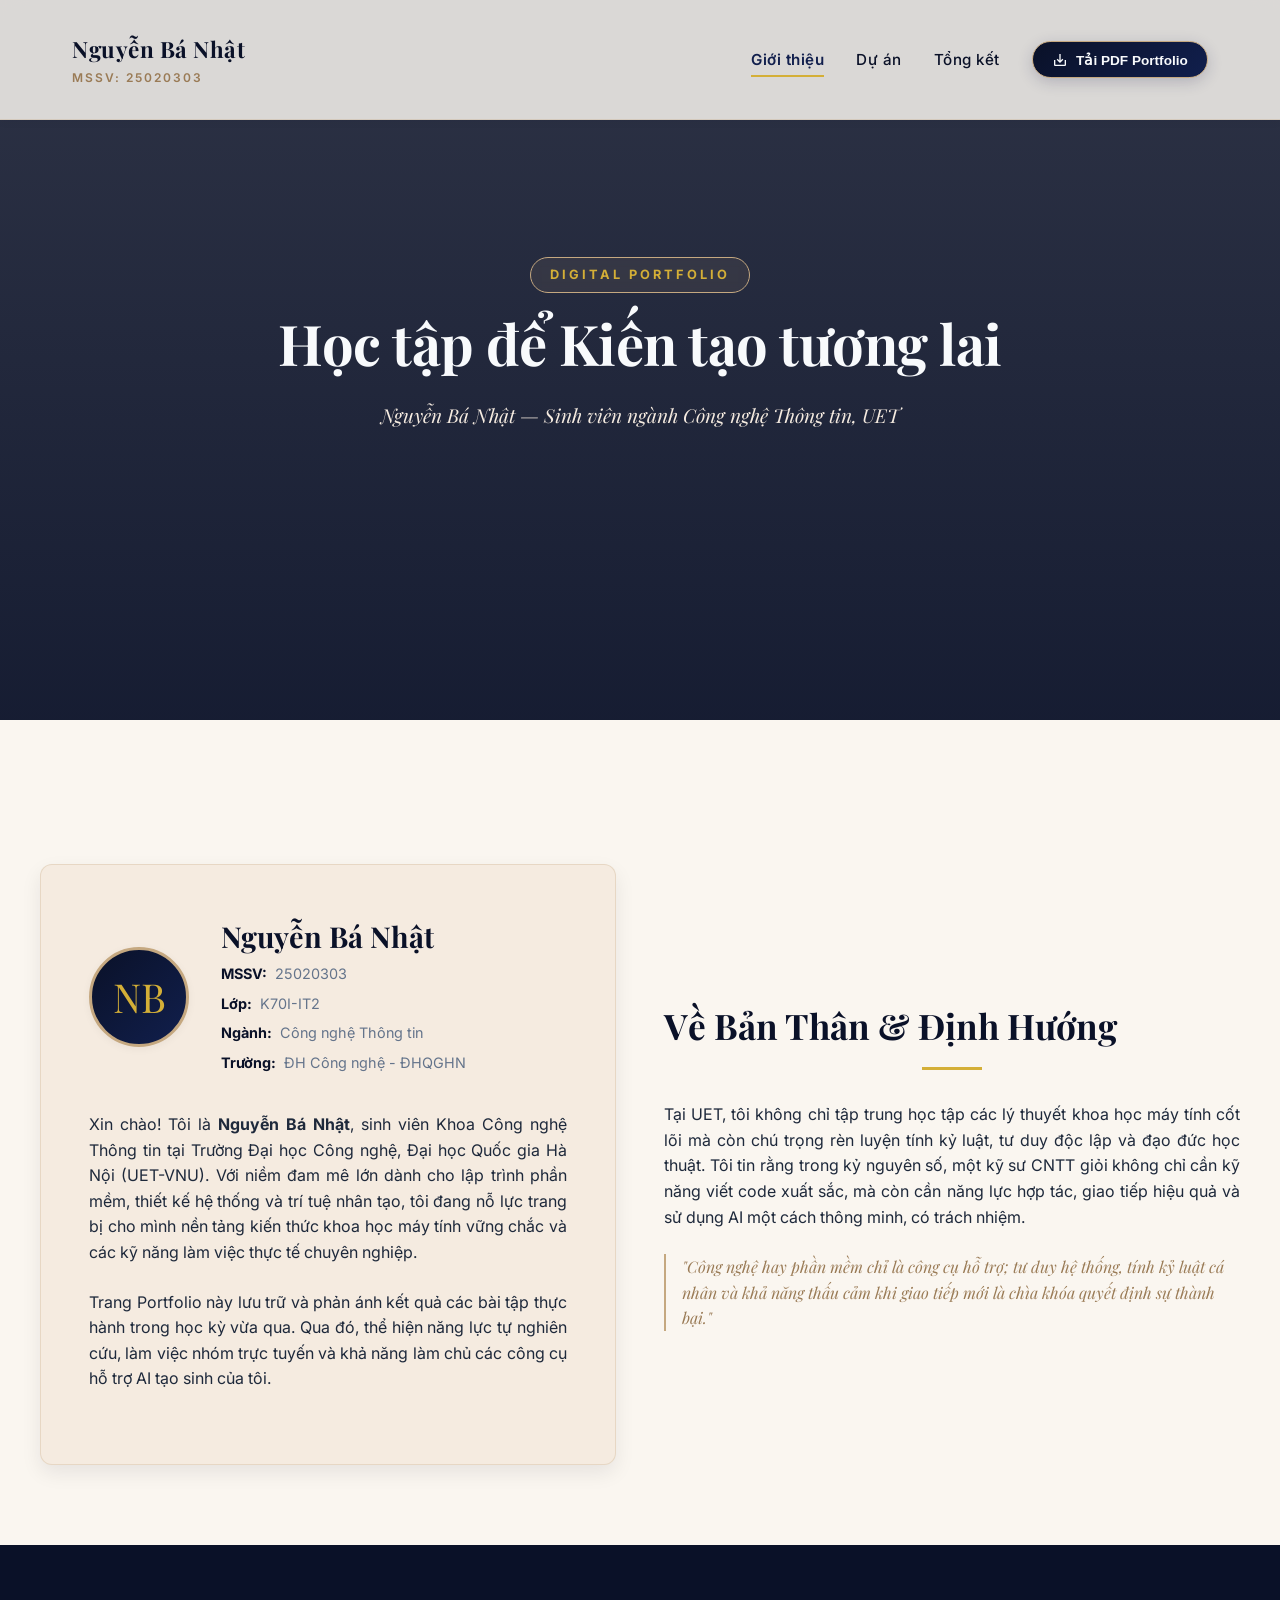
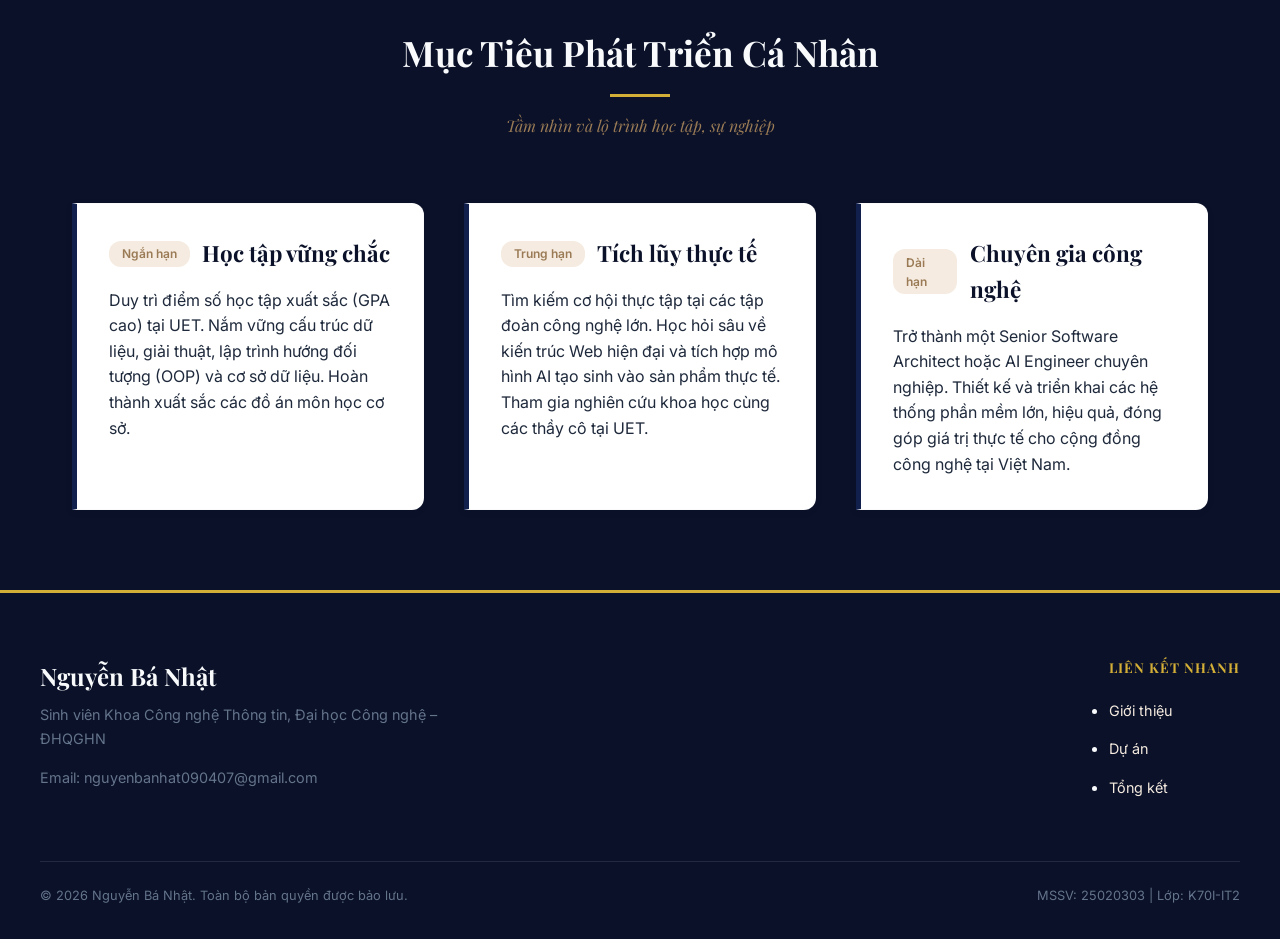
==== index.html @ 46c50c63 "feat: complete digital portfolio for Nguyen Ba Nhat 25020303" ====
<!DOCTYPE html>
<html lang="vi">
<head>
  <meta charset="UTF-8">
  <meta name="viewport" content="width=device-width, initial-scale=1.0">
  <title>Nguyễn Bá Nhật | Portfolio Cá nhân</title>
  <meta name="description" content="Portfolio cá nhân của Nguyễn Bá Nhật - Sinh viên CNTT Trường Đại học Công nghệ (UET-VNU). Định hướng nghề nghiệp, mục tiêu và dự án học tập.">
  <link rel="stylesheet" href="css/style.css">
  <link rel="stylesheet" href="css/print.css" media="print">
</head>
<body>

  <!-- Navigation Bar -->
  <nav class="navbar" id="navbar">
    <div class="navbar-container">
      <div class="logo">
        <a href="index.html">
          <span class="logo-title">Nguyễn Bá Nhật</span>
          <span class="logo-subtitle">MSSV: 25020303</span>
        </a>
      </div>
      
      <div class="menu-toggle" id="menuToggle">
        <span></span>
        <span></span>
        <span></span>
      </div>

      <ul class="nav-menu" id="navMenu">
        <li><a href="index.html" class="nav-link">Giới thiệu</a></li>
        <li><a href="projects.html" class="nav-link">Dự án</a></li>
        <li><a href="reflection.html" class="nav-link">Tổng kết</a></li>
        <li>
          <button class="btn-pdf" id="pdfBtn">
            <svg viewBox="0 0 24 24" xmlns="http://www.w3.org/2000/svg">
              <path d="M19 12v7H5v-7H3v7c0 1.1.9 2 2 2h14c1.1 0 2-.9 2-2v-7h-2zm-6 .67l2.59-2.58L17 11.5l-5 5-5-5 1.41-1.41L11 12.67V3h2v9.67z"/>
            </svg>
            Tải PDF Portfolio
          </button>
        </li>
      </ul>
    </div>
  </nav>

  <!-- Hero Section -->
  <header class="hero" style="background-image: url('images/Gemini_Generated_Image_hnaey9hnaey9hnae.png');">
    <div class="hero-overlay"></div>
    <div class="hero-content">
      <span class="hero-badge">Digital Portfolio</span>
      <h1>Học tập để Kiến tạo tương lai</h1>
      <p>Nguyễn Bá Nhật — Sinh viên ngành Công nghệ Thông tin, UET</p>
    </div>
  </header>

  <main>
    <!-- Personal Profile Section -->
    <section class="section container">
      <div class="grid-2">
        <div class="bio-card">
          <div class="bio-header">
            <div class="avatar-placeholder">NB</div>
            <div>
              <h2 class="bio-name">Nguyễn Bá Nhật</h2>
              <ul class="bio-meta">
                <li><strong>MSSV:</strong> 25020303</li>
                <li><strong>Lớp:</strong> K70I-IT2</li>
                <li><strong>Ngành:</strong> Công nghệ Thông tin</li>
                <li><strong>Trường:</strong> ĐH Công nghệ - ĐHQGHN</li>
              </ul>
            </div>
          </div>
          <div class="bio-body">
            <p>Xin chào! Tôi là <strong>Nguyễn Bá Nhật</strong>, sinh viên Khoa Công nghệ Thông tin tại Trường Đại học Công nghệ, Đại học Quốc gia Hà Nội (UET-VNU). Với niềm đam mê lớn dành cho lập trình phần mềm, thiết kế hệ thống và trí tuệ nhân tạo, tôi đang nỗ lực trang bị cho mình nền tảng kiến thức khoa học máy tính vững chắc và các kỹ năng làm việc thực tế chuyên nghiệp.</p>
            <p>Trang Portfolio này lưu trữ và phản ánh kết quả các bài tập thực hành trong học kỳ vừa qua. Qua đó, thể hiện năng lực tự nghiên cứu, làm việc nhóm trực tuyến và khả năng làm chủ các công cụ hỗ trợ AI tạo sinh của tôi.</p>
          </div>
        </div>

        <div style="display: flex; flex-direction: column; justify-content: center;">
          <h2 class="section-title" style="margin-bottom: 2rem;">Về Bản Thân & Định Hướng</h2>
          <p style="margin-bottom: 1.5rem; text-align: justify;">Tại UET, tôi không chỉ tập trung học tập các lý thuyết khoa học máy tính cốt lõi mà còn chú trọng rèn luyện tính kỷ luật, tư duy độc lập và đạo đức học thuật. Tôi tin rằng trong kỷ nguyên số, một kỹ sư CNTT giỏi không chỉ cần kỹ năng viết code xuất sắc, mà còn cần năng lực hợp tác, giao tiếp hiệu quả và sử dụng AI một cách thông minh, có trách nhiệm.</p>
          <p class="serif-italic" style="color: var(--gold-dark); border-left: 2px solid var(--gold-primary); padding-left: 1rem;">"Công nghệ hay phần mềm chỉ là công cụ hỗ trợ; tư duy hệ thống, tính kỷ luật cá nhân và khả năng thấu cảm khi giao tiếp mới là chìa khóa quyết định sự thành bại."</p>
        </div>
      </div>
    </section>

    <!-- Goals Section -->
    <section class="section section-dark">
      <div class="container">
        <div class="section-title-wrap">
          <h2 class="section-title">Mục Tiêu Phát Triển Cá Nhân</h2>
          <p class="section-subtitle">Tầm nhìn và lộ trình học tập, sự nghiệp</p>
        </div>

        <div class="grid-3">
          <div class="goal-card">
            <h3><span class="badge">Ngắn hạn</span> Học tập vững chắc</h3>
            <p style="color: var(--text-dark);">Duy trì điểm số học tập xuất sắc (GPA cao) tại UET. Nắm vững cấu trúc dữ liệu, giải thuật, lập trình hướng đối tượng (OOP) và cơ sở dữ liệu. Hoàn thành xuất sắc các đồ án môn học cơ sở.</p>
          </div>

          <div class="goal-card">
            <h3><span class="badge">Trung hạn</span> Tích lũy thực tế</h3>
            <p style="color: var(--text-dark);">Tìm kiếm cơ hội thực tập tại các tập đoàn công nghệ lớn. Học hỏi sâu về kiến trúc Web hiện đại và tích hợp mô hình AI tạo sinh vào sản phẩm thực tế. Tham gia nghiên cứu khoa học cùng các thầy cô tại UET.</p>
          </div>

          <div class="goal-card">
            <h3><span class="badge">Dài hạn</span> Chuyên gia công nghệ</h3>
            <p style="color: var(--text-dark);">Trở thành một Senior Software Architect hoặc AI Engineer chuyên nghiệp. Thiết kế và triển khai các hệ thống phần mềm lớn, hiệu quả, đóng góp giá trị thực tế cho cộng đồng công nghệ tại Việt Nam.</p>
          </div>
        </div>
      </div>
    </section>
  </main>

  <!-- Footer -->
  <footer>
    <div class="footer-content">
      <div class="footer-info">
        <h4>Nguyễn Bá Nhật</h4>
        <p>Sinh viên Khoa Công nghệ Thông tin, Đại học Công nghệ – ĐHQGHN</p>
        <p style="margin-top: 1rem;">Email: nguyenbanhat090407@gmail.com</p>
      </div>
      <div class="footer-links">
        <h5>Liên Kết Nhanh</h5>
        <ul>
          <li><a href="index.html">Giới thiệu</a></li>
          <li><a href="projects.html">Dự án</a></li>
          <li><a href="reflection.html">Tổng kết</a></li>
        </ul>
      </div>
    </div>
    <div class="footer-bottom">
      <p>&copy; 2026 Nguyễn Bá Nhật. Toàn bộ bản quyền được bảo lưu.</p>
      <p>MSSV: 25020303 | Lớp: K70I-IT2</p>
    </div>
  </footer>

  <script src="js/main.js"></script>
  <script src="js/pdf.js"></script>
</body>
</html>
---- css/style.css ----
/* ==========================================
   DARK ACADEMIA MEETS MODERN TECH
   Design System & Main Stylesheet
   Owner: Nguyen Ba Nhat (25020303)
   ========================================== */

/* Google Fonts Import */
@import url('https://fonts.googleapis.com/css2?family=Inter:wght@300;400;500;600;700&family=Playfair+Display:ital,wght@0,400;0,600;0,700;1,400&display=swap');

:root {
  /* Color Palette */
  --bg-cream: #FAF6F0;
  --bg-cream-dark: #F5EBE0;
  --navy-dark: #0A1128;
  --navy-medium: #111F4D;
  --navy-light: #1C3177;
  --gold-primary: #C5A880;
  --gold-accent: #D4AF37;
  --gold-dark: #9A7B56;
  --text-dark: #1E293B;
  --text-light: #F8FAFC;
  --text-muted: #64748B;
  --border-gold: rgba(197, 168, 128, 0.3);
  --border-white: rgba(255, 255, 255, 0.1);
  --glass-bg: rgba(250, 246, 240, 0.85);
  --glass-bg-dark: rgba(10, 17, 40, 0.85);
  
  /* Fonts */
  --font-serif: 'Playfair Display', Georgia, serif;
  --font-sans: 'Inter', system-ui, -apple-system, sans-serif;
  
  /* Shadows & Transitions */
  --shadow-sm: 0 2px 8px rgba(10, 17, 40, 0.05);
  --shadow-md: 0 8px 20px rgba(10, 17, 40, 0.08);
  --shadow-lg: 0 15px 35px rgba(10, 17, 40, 0.12);
  --transition-smooth: all 0.4s cubic-bezier(0.16, 1, 0.3, 1);
}

/* Reset & Base Styles */
* {
  box-sizing: border-box;
  margin: 0;
  padding: 0;
}

html {
  scroll-behavior: smooth;
}

body {
  font-family: var(--font-sans);
  color: var(--text-dark);
  background-color: var(--bg-cream);
  line-height: 1.6;
  overflow-x: hidden;
}

h1, h2, h3, h4, h5, h6 {
  font-family: var(--font-serif);
  font-weight: 700;
  color: var(--navy-dark);
}

a {
  text-decoration: none;
  color: inherit;
  transition: var(--transition-smooth);
}

/* Scrollbar Style */
::-webkit-scrollbar {
  width: 10px;
}
::-webkit-scrollbar-track {
  background: var(--bg-cream-dark);
}
::-webkit-scrollbar-thumb {
  background: var(--navy-medium);
  border-radius: 5px;
  border: 2px solid var(--bg-cream-dark);
}
::-webkit-scrollbar-thumb:hover {
  background: var(--gold-accent);
}

/* Typography Helpers */
.serif-italic {
  font-family: var(--font-serif);
  font-style: italic;
}

/* Navigation Bar */
.navbar {
  position: fixed;
  top: 0;
  left: 0;
  width: 100%;
  z-index: 1000;
  background-color: var(--glass-bg);
  backdrop-filter: blur(12px);
  -webkit-backdrop-filter: blur(12px);
  border-bottom: 1px solid var(--border-gold);
  box-shadow: var(--shadow-sm);
  transition: var(--transition-smooth);
}

.navbar-container {
  display: flex;
  justify-content: space-between;
  align-items: center;
  max-width: 1200px;
  margin: 0 auto;
  padding: 1rem 2rem;
}

.logo a {
  display: flex;
  flex-direction: column;
}

.logo-title {
  font-family: var(--font-serif);
  font-size: 1.4rem;
  font-weight: 700;
  color: var(--navy-dark);
  letter-spacing: 0.5px;
}

.logo-subtitle {
  font-size: 0.75rem;
  text-transform: uppercase;
  letter-spacing: 2px;
  color: var(--gold-dark);
  font-weight: 600;
}

.nav-menu {
  display: flex;
  align-items: center;
  list-style: none;
  gap: 2rem;
}

.nav-link {
  font-weight: 500;
  font-size: 0.95rem;
  color: var(--navy-dark);
  position: relative;
  padding: 0.5rem 0;
  letter-spacing: 0.5px;
}

.nav-link::after {
  content: '';
  position: absolute;
  bottom: 0;
  left: 0;
  width: 0;
  height: 2px;
  background-color: var(--gold-accent);
  transition: var(--transition-smooth);
}

.nav-link:hover {
  color: var(--gold-dark);
}

.nav-link:hover::after,
.nav-link.active::after {
  width: 100%;
}

.nav-link.active {
  color: var(--navy-medium);
  font-weight: 600;
}

/* Premium PDF Button */
.btn-pdf {
  display: flex;
  align-items: center;
  gap: 0.5rem;
  background: linear-gradient(135deg, var(--navy-dark), var(--navy-medium));
  color: var(--text-light);
  padding: 0.6rem 1.2rem;
  border-radius: 30px;
  font-size: 0.85rem;
  font-weight: 600;
  border: 1px solid var(--gold-primary);
  box-shadow: 0 4px 15px rgba(26, 31, 77, 0.2);
  cursor: pointer;
  transition: var(--transition-smooth);
}

.btn-pdf:hover {
  transform: translateY(-2px);
  background: linear-gradient(135deg, var(--navy-medium), var(--navy-light));
  box-shadow: 0 6px 20px rgba(197, 168, 128, 0.4);
  border-color: var(--gold-accent);
}

.btn-pdf svg {
  fill: currentColor;
  width: 16px;
  height: 16px;
}

.menu-toggle {
  display: none;
  flex-direction: column;
  justify-content: space-between;
  width: 24px;
  height: 18px;
  cursor: pointer;
}

.menu-toggle span {
  display: block;
  height: 2px;
  width: 100%;
  background-color: var(--navy-dark);
  border-radius: 2px;
  transition: var(--transition-smooth);
}

/* Hero Section */
.hero {
  position: relative;
  height: 80vh;
  min-height: 500px;
  display: flex;
  align-items: center;
  justify-content: center;
  text-align: center;
  color: var(--text-light);
  padding: 0 1.5rem;
  margin-bottom: 4rem;
  background-size: cover;
  background-position: center;
  background-attachment: fixed;
}

.hero-overlay {
  position: absolute;
  top: 0;
  left: 0;
  width: 100%;
  height: 100%;
  background: linear-gradient(
    to bottom,
    rgba(10, 17, 40, 0.85),
    rgba(10, 17, 40, 0.95)
  );
  z-index: 1;
}

.hero-content {
  position: relative;
  z-index: 2;
  max-width: 800px;
  animation: fadeInUp 1s ease-out;
}

.hero-badge {
  font-size: 0.8rem;
  letter-spacing: 3px;
  text-transform: uppercase;
  color: var(--gold-accent);
  margin-bottom: 1rem;
  font-weight: 700;
  display: inline-block;
  border: 1px solid var(--gold-primary);
  padding: 0.4rem 1.2rem;
  border-radius: 20px;
  background: rgba(197, 168, 128, 0.1);
  backdrop-filter: blur(5px);
}

.hero h1 {
  font-size: 3.5rem;
  color: var(--text-light);
  line-height: 1.2;
  margin-bottom: 1.5rem;
  font-weight: 700;
  letter-spacing: -0.5px;
}

.hero p {
  font-size: 1.2rem;
  color: var(--bg-cream-dark);
  margin-bottom: 2rem;
  font-family: var(--font-serif);
  font-style: italic;
}

/* Core Container */
.container {
  max-width: 1200px;
  margin: 0 auto;
  padding: 0 2rem;
}

/* Sections */
.section {
  padding: 5rem 0;
  position: relative;
}

.section-dark {
  background-color: var(--navy-dark);
  color: var(--text-light);
}

.section-dark h2 {
  color: var(--text-light);
}

.section-title-wrap {
  text-align: center;
  margin-bottom: 4rem;
}

.section-title {
  font-size: 2.2rem;
  position: relative;
  display: inline-block;
  padding-bottom: 1rem;
  margin-bottom: 1rem;
}

.section-title::after {
  content: '';
  position: absolute;
  bottom: 0;
  left: 50%;
  transform: translateX(-50%);
  width: 60px;
  height: 3px;
  background-color: var(--gold-accent);
}

.section-subtitle {
  font-family: var(--font-serif);
  font-style: italic;
  color: var(--gold-dark);
}

/* Cards & Layout Grid */
.grid-2 {
  display: grid;
  grid-template-columns: repeat(2, 1fr);
  gap: 3rem;
}

.grid-3 {
  display: grid;
  grid-template-columns: repeat(3, 1fr);
  gap: 2.5rem;
}

/* Bio Card */
.bio-card {
  background-color: var(--bg-cream-dark);
  border: 1px solid var(--border-gold);
  border-radius: 12px;
  padding: 3rem;
  box-shadow: var(--shadow-md);
  transition: var(--transition-smooth);
}

.bio-card:hover {
  transform: translateY(-5px);
  box-shadow: var(--shadow-lg);
  border-color: var(--gold-accent);
}

.bio-header {
  display: flex;
  align-items: center;
  gap: 2rem;
  margin-bottom: 2rem;
}

.avatar-placeholder {
  width: 100px;
  height: 100px;
  border-radius: 50%;
  background: linear-gradient(135deg, var(--navy-dark), var(--navy-medium));
  display: flex;
  align-items: center;
  justify-content: center;
  font-family: var(--font-serif);
  font-size: 2.5rem;
  color: var(--gold-accent);
  border: 3px solid var(--gold-primary);
  box-shadow: var(--shadow-sm);
  flex-shrink: 0;
}

.bio-name {
  font-size: 1.8rem;
  margin-bottom: 0.2rem;
}

.bio-meta {
  list-style: none;
  font-size: 0.9rem;
  color: var(--text-muted);
}

.bio-meta li {
  margin-bottom: 0.4rem;
  display: flex;
  align-items: center;
  gap: 0.5rem;
}

.bio-meta strong {
  color: var(--navy-dark);
}

.bio-body p {
  margin-bottom: 1.5rem;
  text-align: justify;
}

/* Goals Section */
.goal-card {
  background: white;
  border-left: 5px solid var(--navy-medium);
  padding: 2rem;
  border-radius: 0 12px 12px 0;
  box-shadow: var(--shadow-sm);
  transition: var(--transition-smooth);
  border-top: 1px solid rgba(0,0,0,0.02);
  border-right: 1px solid rgba(0,0,0,0.02);
  border-bottom: 1px solid rgba(0,0,0,0.02);
}

.goal-card:hover {
  transform: translateX(8px);
  box-shadow: var(--shadow-md);
  border-left-color: var(--gold-accent);
}

.goal-card h3 {
  font-size: 1.4rem;
  margin-bottom: 1rem;
  display: flex;
  align-items: center;
  gap: 0.8rem;
}

.goal-card .badge {
  font-family: var(--font-sans);
  font-size: 0.75rem;
  padding: 0.2rem 0.8rem;
  background-color: var(--bg-cream-dark);
  color: var(--gold-dark);
  font-weight: 600;
  border-radius: 12px;
}

/* Projects Navigation & Index */
.projects-index {
  background-color: var(--bg-cream-dark);
  padding: 2rem;
  border-radius: 12px;
  border: 1px solid var(--border-gold);
  margin-bottom: 4rem;
}

.projects-index h3 {
  margin-bottom: 1.5rem;
  text-align: center;
  font-size: 1.5rem;
}

.projects-index-grid {
  display: grid;
  grid-template-columns: repeat(2, 1fr);
  gap: 1.5rem;
}

.project-index-item {
  background: var(--bg-cream);
  padding: 1.2rem;
  border-radius: 8px;
  border: 1px solid rgba(197, 168, 128, 0.2);
  display: flex;
  align-items: flex-start;
  gap: 1rem;
  transition: var(--transition-smooth);
}

.project-index-item:hover {
  transform: translateY(-3px);
  border-color: var(--gold-accent);
  box-shadow: var(--shadow-sm);
}

.project-num-badge {
  background: var(--navy-dark);
  color: var(--gold-accent);
  font-weight: 700;
  width: 28px;
  height: 28px;
  border-radius: 50%;
  display: flex;
  align-items: center;
  justify-content: center;
  flex-shrink: 0;
  font-size: 0.85rem;
}

.project-index-title {
  font-weight: 600;
  font-size: 0.95rem;
  color: var(--navy-dark);
}

/* Projects Detailed Layout */
.project-detail-card {
  background: white;
  border-radius: 16px;
  border: 1px solid var(--border-gold);
  padding: 3.5rem;
  margin-bottom: 5rem;
  box-shadow: var(--shadow-md);
  transition: var(--transition-smooth);
}

.project-detail-card:hover {
  box-shadow: var(--shadow-lg);
}

.project-header {
  border-bottom: 2px solid var(--bg-cream-dark);
  padding-bottom: 2rem;
  margin-bottom: 2.5rem;
}

.project-meta-top {
  display: flex;
  justify-content: space-between;
  align-items: center;
  margin-bottom: 1rem;
}

.project-code-badge {
  font-family: var(--font-sans);
  text-transform: uppercase;
  letter-spacing: 1.5px;
  font-weight: 700;
  color: var(--gold-dark);
  font-size: 0.85rem;
}

.project-title {
  font-size: 2.2rem;
  line-height: 1.3;
  margin-bottom: 1rem;
}

.project-section-title {
  font-size: 1.4rem;
  color: var(--navy-medium);
  margin: 2.5rem 0 1rem 0;
  border-left: 4px solid var(--gold-primary);
  padding-left: 1rem;
}

.project-body p {
  margin-bottom: 1.5rem;
  text-align: justify;
  color: #334155;
}

.project-body ul, .project-body ol {
  margin-bottom: 1.5rem;
  padding-left: 1.5rem;
}

.project-body li {
  margin-bottom: 0.5rem;
  color: #334155;
}

/* Project Highlights & Info Callouts */
.highlight-box {
  background-color: var(--bg-cream-dark);
  border-left: 4px solid var(--gold-accent);
  padding: 1.5rem;
  border-radius: 0 8px 8px 0;
  margin: 2rem 0;
}

.highlight-box h5 {
  font-weight: 700;
  margin-bottom: 0.5rem;
  color: var(--navy-dark);
}

/* Image styling & grid */
.image-gallery {
  display: grid;
  grid-template-columns: repeat(auto-fit, minmax(280px, 1fr));
  gap: 1.5rem;
  margin: 2.5rem 0;
}

.image-container {
  background: var(--bg-cream);
  border: 1px solid var(--border-gold);
  border-radius: 10px;
  overflow: hidden;
  box-shadow: var(--shadow-sm);
  display: flex;
  flex-direction: column;
}

.image-container img {
  width: 100%;
  height: 200px;
  object-fit: cover;
  transition: var(--transition-smooth);
}

.image-container:hover img {
  transform: scale(1.05);
}

.image-caption {
  font-size: 0.75rem;
  color: var(--text-muted);
  padding: 0.8rem 1rem;
  background-color: white;
  border-top: 1px solid rgba(197, 168, 128, 0.15);
  font-style: italic;
  line-height: 1.4;
  text-align: center;
}

/* Table Style */
.table-responsive {
  width: 100%;
  overflow-x: auto;
  margin: 2rem 0;
}

table {
  width: 100%;
  border-collapse: collapse;
  text-align: left;
  font-size: 0.9rem;
  background: white;
  border: 1px solid var(--border-gold);
  border-radius: 8px;
  overflow: hidden;
}

th, td {
  padding: 1rem 1.2rem;
  border-bottom: 1px solid var(--bg-cream-dark);
}

th {
  background-color: var(--navy-dark);
  color: var(--gold-accent);
  font-family: var(--font-serif);
  font-weight: 600;
}

tr:nth-child(even) td {
  background-color: var(--bg-cream);
}

tr:hover td {
  background-color: rgba(197, 168, 128, 0.1);
}

/* Prompt Code blocks */
pre {
  background-color: var(--navy-dark);
  color: #E2E8F0;
  padding: 1.5rem;
  border-radius: 8px;
  overflow-x: auto;
  font-family: 'Courier New', Courier, monospace;
  font-size: 0.85rem;
  border-left: 4px solid var(--gold-accent);
  margin: 1.5rem 0;
}

code {
  font-family: 'Courier New', Courier, monospace;
  background-color: rgba(197, 168, 128, 0.15);
  padding: 0.2rem 0.4rem;
  border-radius: 4px;
  font-size: 0.9em;
  color: var(--navy-light);
}

pre code {
  background-color: transparent;
  padding: 0;
  color: inherit;
  font-size: inherit;
}

/* Reflection Page */
.skills-container {
  display: flex;
  flex-direction: column;
  gap: 2rem;
}

.skill-row {
  background: white;
  border: 1px solid var(--border-gold);
  border-radius: 12px;
  padding: 2.5rem;
  box-shadow: var(--shadow-sm);
  display: grid;
  grid-template-columns: 80px 1fr;
  gap: 2rem;
  transition: var(--transition-smooth);
}

.skill-row:hover {
  transform: translateY(-3px);
  box-shadow: var(--shadow-md);
  border-color: var(--gold-accent);
}

.skill-icon-box {
  width: 80px;
  height: 80px;
  background-color: var(--bg-cream-dark);
  color: var(--navy-dark);
  border-radius: 50%;
  display: flex;
  align-items: center;
  justify-content: center;
  font-size: 2rem;
  font-weight: 700;
  border: 2px solid var(--gold-primary);
}

.skill-details h4 {
  font-size: 1.3rem;
  margin-bottom: 0.8rem;
  color: var(--navy-dark);
}

.skill-details p {
  text-align: justify;
}

/* Footer */
footer {
  background-color: var(--navy-dark);
  color: var(--text-light);
  padding: 4rem 2rem 2rem 2rem;
  border-top: 3px solid var(--gold-accent);
}

.footer-content {
  max-width: 1200px;
  margin: 0 auto;
  display: flex;
  justify-content: space-between;
  align-items: flex-start;
  margin-bottom: 3rem;
  flex-wrap: wrap;
  gap: 2.5rem;
}

.footer-info {
  max-width: 400px;
}

.footer-info h4 {
  color: var(--text-light);
  font-size: 1.5rem;
  margin-bottom: 0.5rem;
}

.footer-info p {
  color: var(--text-muted);
  font-size: 0.9rem;
}

.footer-links {
  list-style: none;
}

.footer-links h5 {
  color: var(--gold-accent);
  text-transform: uppercase;
  letter-spacing: 1px;
  font-size: 0.85rem;
  margin-bottom: 1.2rem;
}

.footer-links li {
  margin-bottom: 0.8rem;
}

.footer-links a {
  color: var(--bg-cream-dark);
  font-size: 0.9rem;
}

.footer-links a:hover {
  color: var(--gold-accent);
}

.footer-bottom {
  max-width: 1200px;
  margin: 0 auto;
  border-top: 1px solid var(--border-white);
  padding-top: 1.5rem;
  display: flex;
  justify-content: space-between;
  align-items: center;
  font-size: 0.8rem;
  color: var(--text-muted);
}

/* Animations */
@keyframes fadeInUp {
  from {
    opacity: 0;
    transform: translateY(30px);
  }
  to {
    opacity: 1;
    transform: translateY(0);
  }
}

/* Responsive Breakpoints */
@media (max-width: 992px) {
  .hero h1 {
    font-size: 2.8rem;
  }
  .grid-2 {
    grid-template-columns: 1fr;
    gap: 2.5rem;
  }
  .grid-3 {
    grid-template-columns: 1fr;
    gap: 2rem;
  }
}

@media (max-width: 768px) {
  .menu-toggle {
    display: flex;
  }
  
  .nav-menu {
    position: fixed;
    top: 73px;
    left: -100%;
    width: 100%;
    height: calc(100vh - 73px);
    background-color: var(--glass-bg-dark);
    backdrop-filter: blur(20px);
    flex-direction: column;
    padding: 3rem 2rem;
    gap: 2.5rem;
    transition: var(--transition-smooth);
    border-top: 1px solid var(--border-gold);
  }
  
  .nav-menu.active {
    left: 0;
  }
  
  .nav-link {
    color: var(--text-light);
    font-size: 1.2rem;
  }
  
  .navbar-container {
    padding: 1rem 1.5rem;
  }
  
  .logo-title {
    font-size: 1.2rem;
  }
  
  .hero {
    height: 70vh;
  }
  
  .hero h1 {
    font-size: 2.2rem;
  }
  
  .project-detail-card {
    padding: 2rem;
  }
  
  .project-meta-top {
    flex-direction: column;
    align-items: flex-start;
    gap: 0.5rem;
  }
  
  .projects-index-grid {
    grid-template-columns: 1fr;
  }
  
  .skill-row {
    grid-template-columns: 1fr;
    justify-items: center;
    text-align: center;
  }
  
  .footer-content {
    flex-direction: column;
  }
}
---- css/print.css ----
/* ==========================================
   PRINT STYLESHEET (PDF EXPORT OPTIMIZATION)
   Owner: Nguyen Ba Nhat (25020303)
   ========================================== */

@page {
  size: A4;
  margin: 20mm 15mm 20mm 15mm;
}

body {
  font-family: 'Inter', Georgia, serif;
  background: white !important;
  color: black !important;
  font-size: 12pt !important;
  line-height: 1.5 !important;
}

/* Hide interactive UI elements */
.navbar,
footer,
.btn-pdf,
.projects-index,
.menu-toggle,
.floating-btn,
.back-to-top {
  display: none !important;
}

/* Make sure all content occupies full width */
.container,
main,
.project-detail-card,
.bio-card,
.goal-card,
.skill-row {
  width: 100% !important;
  max-width: 100% !important;
  padding: 0 !important;
  margin: 0 !important;
  background: none !important;
  border: none !important;
  box-shadow: none !important;
}

/* Hero section print layout */
.hero {
  height: auto !important;
  min-height: auto !important;
  background: none !important;
  color: black !important;
  padding: 20px 0 !important;
  margin-bottom: 30px !important;
  page-break-after: avoid;
}

.hero-overlay {
  display: none !important;
}

.hero-content {
  color: black !important;
}

.hero h1 {
  color: black !important;
  font-size: 24pt !important;
  margin-bottom: 10px !important;
}

.hero-badge {
  border: 1px solid black !important;
  color: black !important;
  background: none !important;
}

.hero p {
  color: #333 !important;
  font-size: 14pt !important;
}

/* Page Break Management */
.page-break {
  page-break-before: always !important;
  break-before: page !important;
}

/* Project cards and details */
.project-detail-card {
  page-break-after: auto;
  margin-bottom: 40px !important;
}

.project-header {
  border-bottom: 1px solid #ccc !important;
  padding-bottom: 10px !important;
  margin-bottom: 20px !important;
}

.project-title {
  font-size: 18pt !important;
  color: black !important;
}

.project-section-title {
  font-size: 14pt !important;
  color: black !important;
  border-left: 3px solid black !important;
  margin-top: 20px !important;
  page-break-after: avoid;
}

/* Images in Print */
.image-gallery {
  display: grid;
  grid-template-columns: repeat(2, 1fr) !important;
  gap: 15px !important;
  page-break-inside: avoid;
}

.image-container {
  border: 1px solid #ccc !important;
}

.image-container img {
  height: 120px !important;
  object-fit: cover !important;
}

/* Tables in Print */
table {
  border: 1px solid black !important;
  font-size: 10pt !important;
  page-break-inside: avoid;
}

th, td {
  border: 1px solid black !important;
  padding: 6px 10px !important;
}

th {
  background-color: #f2f2f2 !important;
  color: black !important;
}

tr:nth-child(even) td {
  background-color: transparent !important;
}

/* Code block styles in print */
pre {
  background-color: #f7f7f7 !important;
  color: black !important;
  border: 1px solid #ccc !important;
  border-left: 4px solid #333 !important;
  font-size: 9pt !important;
  white-space: pre-wrap !important;
  word-break: break-all !important;
  page-break-inside: avoid;
}

code {
  background-color: #f0f0f0 !important;
  color: black !important;
}

/* Biography & Goals Print */
.bio-card {
  margin-bottom: 30px !important;
}

.avatar-placeholder {
  border: 2px solid black !important;
  color: black !important;
  background: #f2f2f2 !important;
}

.goal-card {
  border-left: 3px solid black !important;
  margin-bottom: 15px !important;
  padding: 10px 15px !important;
  page-break-inside: avoid;
}

.skill-row {
  grid-template-columns: 60px 1fr !important;
  gap: 15px !important;
  border-bottom: 1px solid #ccc !important;
  padding-bottom: 15px !important;
  margin-bottom: 15px !important;
  page-break-inside: avoid;
}

.skill-icon-box {
  width: 50px !important;
  height: 50px !important;
  font-size: 1.5rem !important;
  border: 1px solid black !important;
}

/* Section styling for print */
.section {
  padding: 20px 0 !important;
}

.section-title {
  font-size: 16pt !important;
  color: black !important;
}

.section-title::after {
  background-color: black !important;
}

/* Prevent orphans and widows */
p, li, h1, h2, h3, h4, h5, h6 {
  orphans: 3;
  widows: 3;
}

h1, h2, h3, h4, h5, h6 {
  page-break-after: avoid;
}
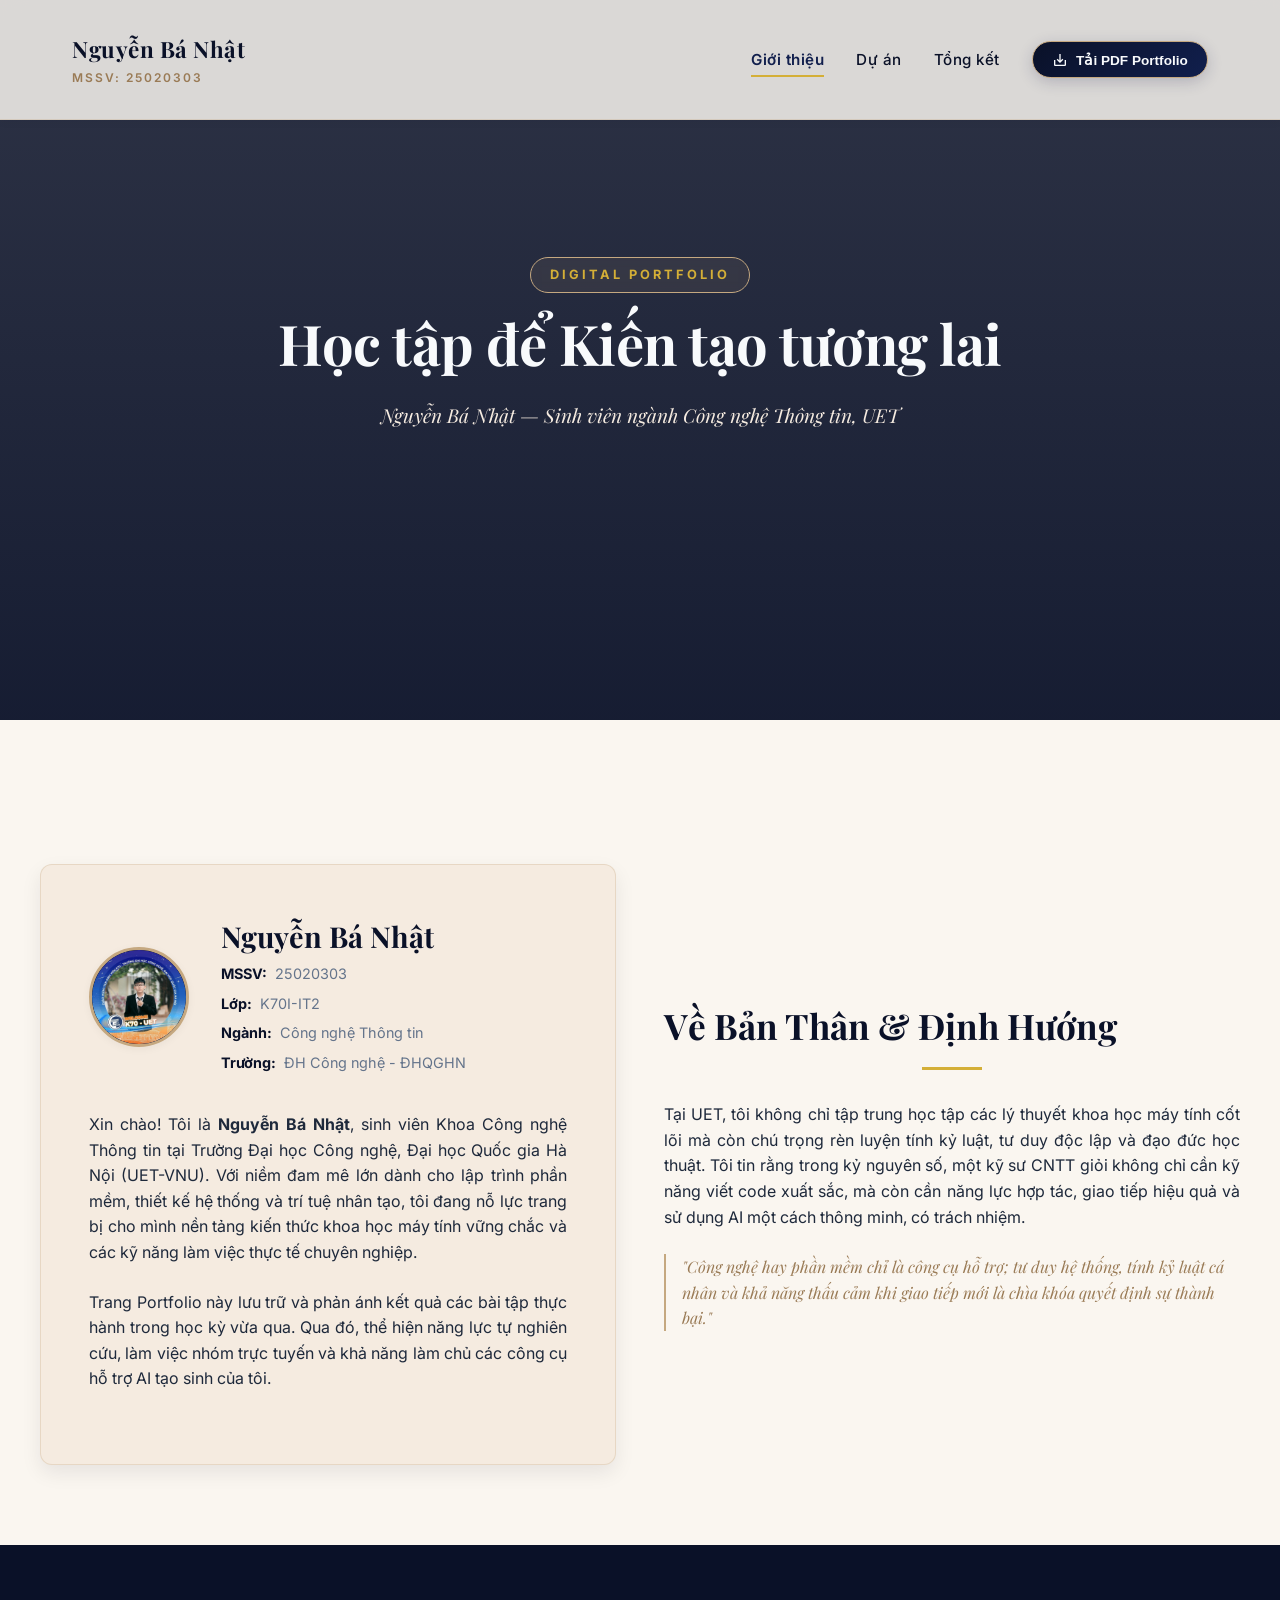
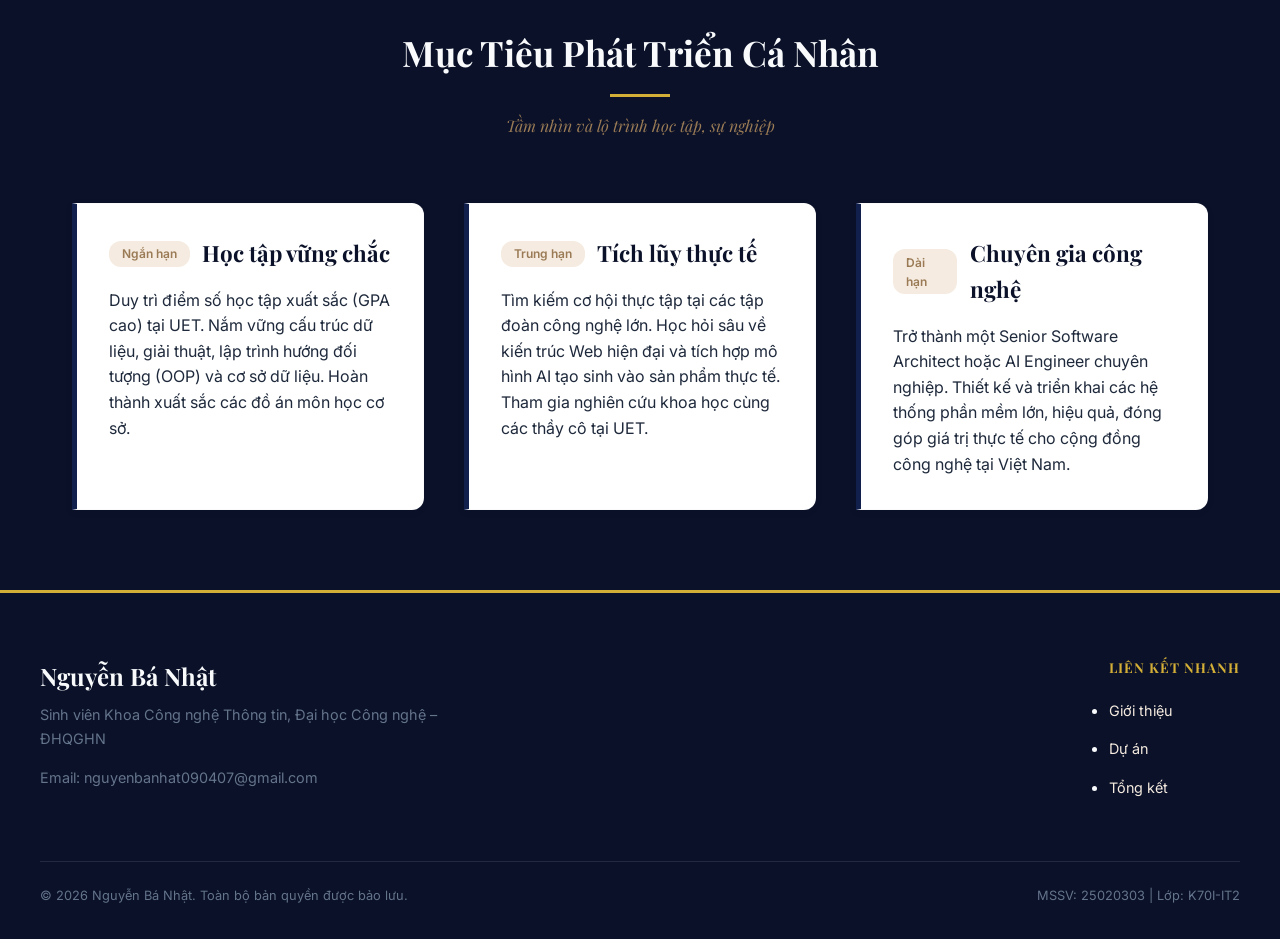
==== commit 2102ca60: "feat: add user avatar image to profile card" ====
--- a/index.html
+++ b/index.html
@@ -58,7 +58,9 @@
       <div class="grid-2">
         <div class="bio-card">
           <div class="bio-header">
-            <div class="avatar-placeholder">NB</div>
+            <div class="avatar-placeholder">
+              <img src="images/avatar.jpg" alt="Nguyễn Bá Nhật" style="width: 100%; height: 100%; object-fit: cover; border-radius: 50%;">
+            </div>
             <div>
               <h2 class="bio-name">Nguyễn Bá Nhật</h2>
               <ul class="bio-meta">
--- a/css/style.css
+++ b/css/style.css
@@ -395,6 +395,7 @@
   border: 3px solid var(--gold-primary);
   box-shadow: var(--shadow-sm);
   flex-shrink: 0;
+  overflow: hidden;
 }
 
 .bio-name {
--- a/css/print.css
+++ b/css/print.css
@@ -174,6 +174,7 @@
   border: 2px solid black !important;
   color: black !important;
   background: #f2f2f2 !important;
+  overflow: hidden !important;
 }
 
 .goal-card {
